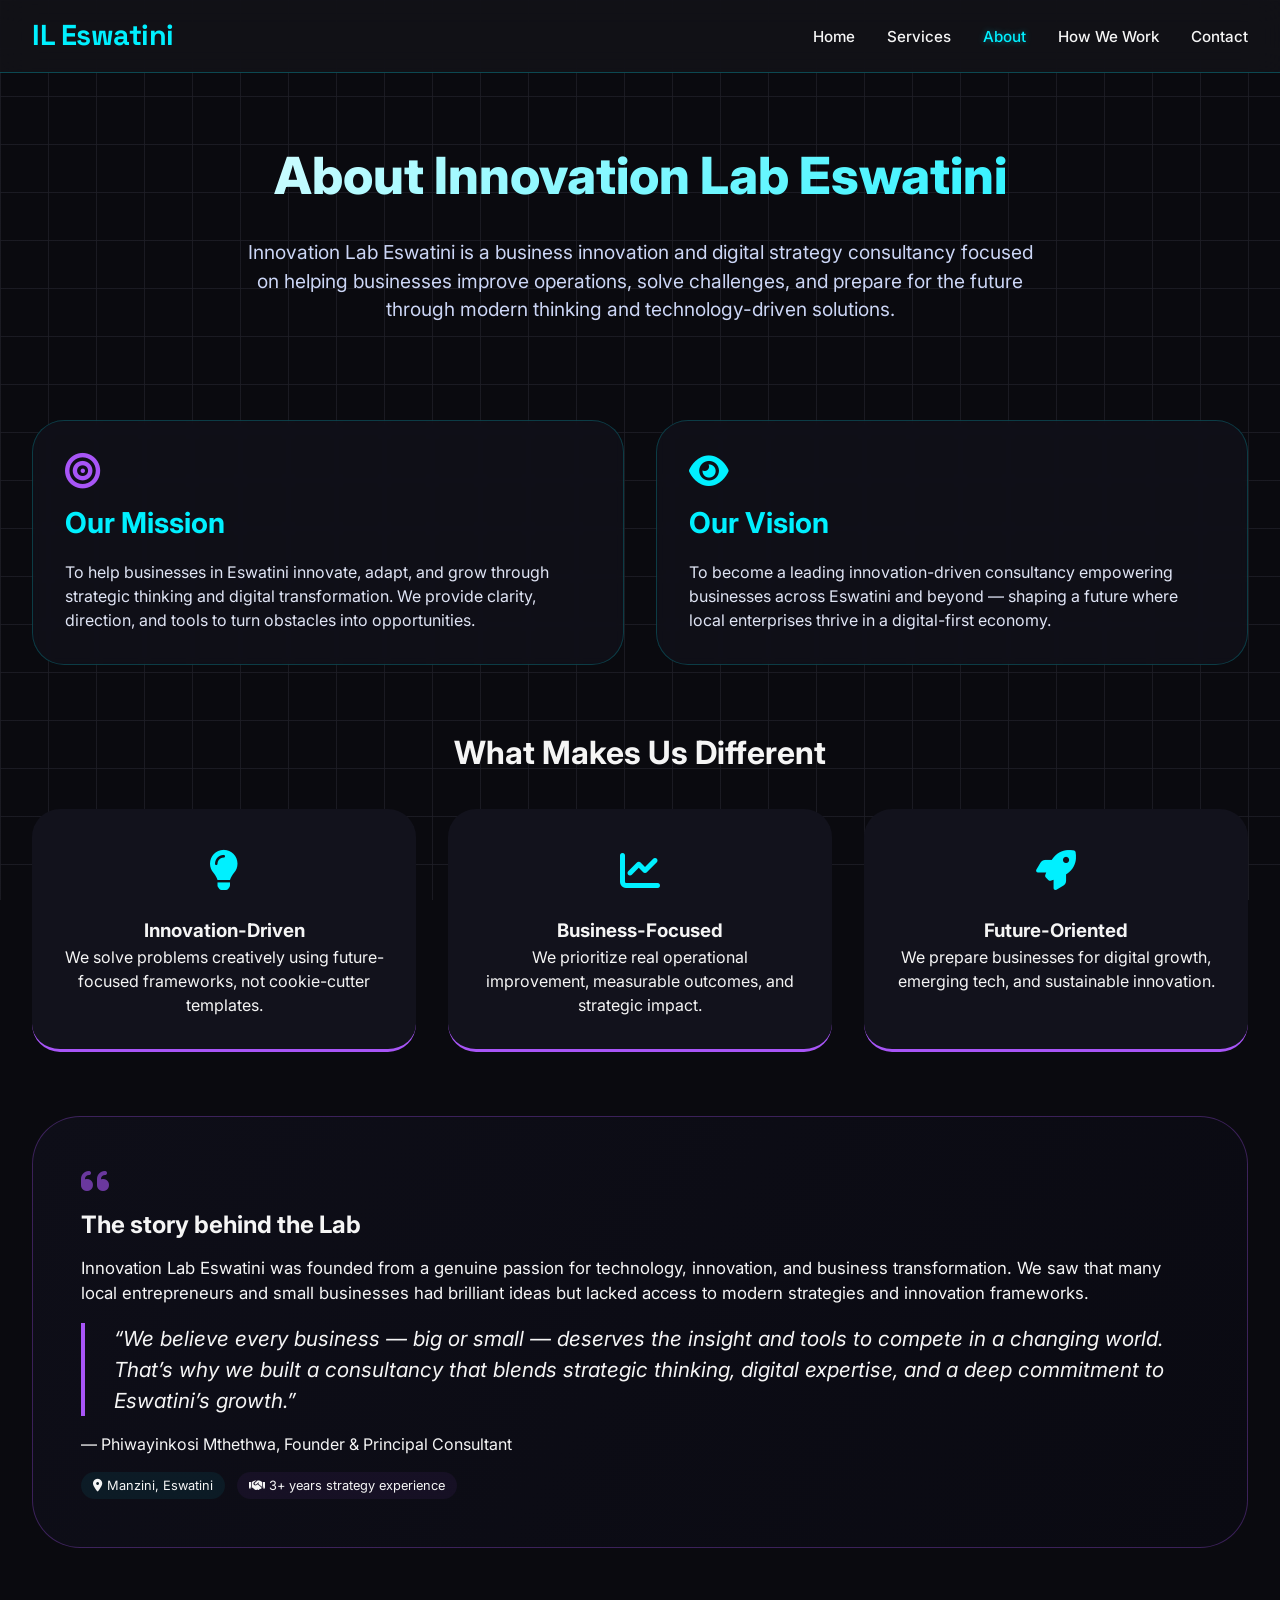
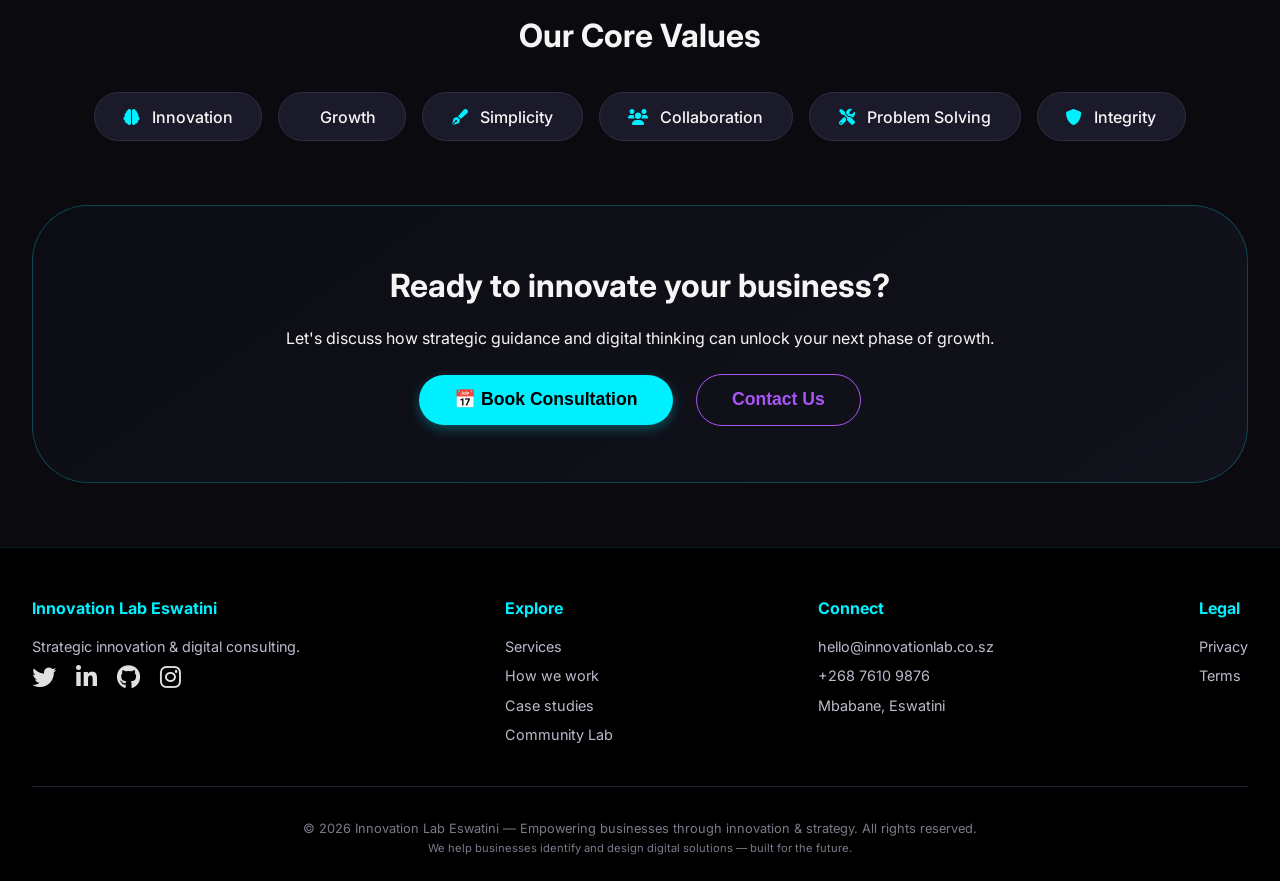
==== about.html @ 38f3ae0a "first commit" ====
<!DOCTYPE html>
<html lang="en">
<head>
  <meta charset="UTF-8">
  <meta name="viewport" content="width=device-width, initial-scale=1.0, viewport-fit=cover">
  <title>Innovation Lab Eswatini | About – Strategy & Digital Innovation Consulting</title>
  <link href="https://fonts.googleapis.com/css2?family=Inter:opsz,wght@14..32,300;400;500;600;700;800&family=Space+Grotesk:wght@400;500;600;700&display=swap" rel="stylesheet">
  <link rel="stylesheet" href="https://cdnjs.cloudflare.com/ajax/libs/font-awesome/6.0.0-beta3/css/all.min.css">
  <link rel="stylesheet" href="about.css">
  <script scr="about.js" defer></script>
</head>
<body>

<nav class="navbar">
  <div class="nav-container" id="navContainer">
    <a href="#" class="logo">IL Eswatini</a>
    <div class="mobile-menu" id="mobileMenuBtn">
      <i class="fas fa-bars"></i>
    </div>
    <ul class="nav-links" id="navLinks">
      <li><a href="index.html">Home</a></li>
      <li><a href="services.html">Services</a></li>
      <li><a href="about.html" class="active">About</a></li>
      <li><a href="functionality.html">How We Work</a></li>
      <li><a href="contact.html">Contact</a></li>
    </ul>
  </div>
</nav>

<main class="container">

  <div class="page-header">
    <h1>About Innovation Lab Eswatini</h1>
    <div class="intro-text">
      Innovation Lab Eswatini is a business innovation and digital strategy consultancy focused on helping businesses improve operations, solve challenges, and prepare for the future through modern thinking and technology-driven solutions.
    </div>
  </div>

  <div class="mv-row">
    <div class="mv-card">
      <i class="fas fa-bullseye" style="font-size: 2.2rem; color:#A855F7; margin-bottom: 0.8rem; display: inline-block;"></i>
      <h3>Our Mission</h3>
      <p style="color:#E0E5F5;">To help businesses in Eswatini innovate, adapt, and grow through strategic thinking and digital transformation. We provide clarity, direction, and tools to turn obstacles into opportunities.</p>
    </div>
    <div class="mv-card">
      <i class="fas fa-eye" style="font-size: 2.2rem; color:#00F0FF; margin-bottom: 0.8rem;"></i>
      <h3>Our Vision</h3>
      <p style="color:#E0E5F5;">To become a leading innovation-driven consultancy empowering businesses across Eswatini and beyond — shaping a future where local enterprises thrive in a digital-first economy.</p>
    </div>
  </div>

  <div class="differentiators">
    <h2 style="text-align: center; font-size: 2rem;">What Makes Us Different</h2>
    <div class="diff-grid">
      <div class="diff-card">
        <div class="diff-icon"><i class="fas fa-lightbulb"></i></div>
        <h3>Innovation-Driven</h3>
        <p>We solve problems creatively using future-focused frameworks, not cookie-cutter templates.</p>
      </div>
      <div class="diff-card">
        <div class="diff-icon"><i class="fas fa-chart-line"></i></div>
        <h3>Business-Focused</h3>
        <p>We prioritize real operational improvement, measurable outcomes, and strategic impact.</p>
      </div>
      <div class="diff-card">
        <div class="diff-icon"><i class="fas fa-rocket"></i></div>
        <h3>Future-Oriented</h3>
        <p>We prepare businesses for digital growth, emerging tech, and sustainable innovation.</p>
      </div>
    </div>
  </div>

  <div class="founder-story">
    <i class="fas fa-quote-left" style="font-size: 2rem; color: #A855F7; opacity: 0.6;"></i>
    <h2 style="margin: 0.5rem 0 0.8rem;">The story behind the Lab</h2>
    <p style="font-size: 1.05rem; margin-bottom: 1rem;">Innovation Lab Eswatini was founded from a genuine passion for technology, innovation, and business transformation. We saw that many local entrepreneurs and small businesses had brilliant ideas but lacked access to modern strategies and innovation frameworks. </p>
    <div class="founder-quote">
      “We believe every business — big or small — deserves the insight and tools to compete in a changing world. That’s why we built a consultancy that blends strategic thinking, digital expertise, and a deep commitment to Eswatini’s growth.”
    </div>
    <p style="margin-top: 1rem;">— Phiwayinkosi Mthethwa, Founder & Principal Consultant</p>
    <div style="margin-top: 1rem; display: flex; gap: 12px; flex-wrap: wrap;">
      <span style="background:#00F0FF10; padding:4px 12px; border-radius:40px; font-size:0.8rem;"><i class="fas fa-map-marker-alt"></i> Manzini, Eswatini</span>
      <span style="background:#A855F710; padding:4px 12px; border-radius:40px; font-size:0.8rem;"><i class="fas fa-handshake"></i> 3+ years strategy experience</span>
    </div>
  </div>

  <div style="margin: 4rem 0;">
    <h2 style="text-align: center; font-size: 2rem;">Our Core Values</h2>
    <div class="values-list">
      <span class="value-badge"><i class="fas fa-brain"></i> Innovation</span>
      <span class="value-badge"><i class="fas fa-chart-simple"></i> Growth</span>
      <span class="value-badge"><i class="fas fa-pen-fancy"></i> Simplicity</span>
      <span class="value-badge"><i class="fas fa-users"></i> Collaboration</span>
      <span class="value-badge"><i class="fas fa-screwdriver-wrench"></i> Problem Solving</span>
      <span class="value-badge"><i class="fas fa-shield-alt"></i> Integrity</span>
    </div>
  </div>

  <div class="cta-section">
    <h2 style="font-size: 2rem;">Ready to innovate your business?</h2>
    <p style="margin: 1rem 0 1.5rem;">Let's discuss how strategic guidance and digital thinking can unlock your next phase of growth.</p>
    <div>
      <button class="btn-primary" id="bookConsultBtn">📅 Book Consultation</button>
      <button class="btn-secondary" id="contactBtn">Contact Us</button>
    </div>
  </div>
</main>

<footer>
  <div class="footer-grid">
    <div class="footer-col">
      <h4>Innovation Lab Eswatini</h4>
      <p>Strategic innovation & digital consulting.</p>
      <div class="social-icons">
        <i class="fab fa-twitter"></i>
        <i class="fab fa-linkedin-in"></i>
        <i class="fab fa-github"></i>
        <i class="fab fa-instagram"></i>
      </div>
    </div>
    <div class="footer-col">
      <h4>Explore</h4>
      <a href="#">Services</a>
      <a href="#">How we work</a>
      <a href="#">Case studies</a>
      <a href="#">Community Lab</a>
    </div>
    <div class="footer-col">
      <h4>Connect</h4>
      <a href="#">hello@innovationlab.co.sz</a>
      <a href="#">+268 7610 9876</a>
      <a href="#">Mbabane, Eswatini</a>
    </div>
    <div class="footer-col">
      <h4>Legal</h4>
      <a href="#">Privacy</a>
      <a href="#">Terms</a>
    </div>
  </div>
  <div class="copyright">
    © 2026 Innovation Lab Eswatini — Empowering businesses through innovation & strategy. All rights reserved.<br>
    <span style="font-size:0.7rem;">We help businesses identify and design digital solutions — built for the future.</span>
  </div>
</footer>

</body>
</html>
---- about.css ----
* {
      margin: 0;
      padding: 0;
      box-sizing: border-box;
    }

    body {
      background-color: #0A0A0F;
      font-family: 'Inter', 'Space Grotesk', sans-serif;
      color: #F5F5F5;
      line-height: 1.5;
      scroll-behavior: smooth;
      background-image: 
        linear-gradient(rgba(30,30,38,0.85) 1px, transparent 1px),
        linear-gradient(90deg, rgba(30,30,38,0.85) 1px, transparent 1px);
      background-size: 48px 48px;
      background-attachment: fixed;
    }

    .container {
      max-width: 1400px;
      margin: 0 auto;
      padding: 0 2rem;
    }

    /* ---- Navigation (consistent brand) ---- */
    .navbar {
      position: sticky;
      top: 0;
      z-index: 100;
      background: rgba(18, 18, 24, 0.9);
      backdrop-filter: blur(16px);
      border-bottom: 1px solid rgba(0, 240, 255, 0.25);
      padding: 0.9rem 0;
    }

    .nav-container {
      max-width: 1400px;
      margin: 0 auto;
      padding: 0 2rem;
      display: flex;
      align-items: center;
      justify-content: space-between;
      flex-wrap: wrap;
    }

    .logo {
      font-size: 1.8rem;
      font-weight: 800;
      color: #00F0FF;
      letter-spacing: -0.5px;
      text-decoration: none;
      font-family: 'Space Grotesk', monospace;
    }

    .nav-links {
      display: flex;
      gap: 2rem;
      align-items: center;
      list-style: none;
    }

    .nav-links a {
      text-decoration: none;
      color: #F5F5F5;
      font-weight: 500;
      transition: 0.25s;
      font-size: 0.95rem;
    }

    .nav-links a:hover, .nav-links a.active {
      color: #00F0FF;
      text-shadow: 0 0 6px rgba(0,240,255,0.4);
    }

    .cta-nav {
      border: 1.5px solid #00F0FF;
      background: transparent;
      padding: 0.5rem 1.4rem;
      border-radius: 40px;
      color: #00F0FF;
      font-weight: 600;
      transition: 0.25s;
    }

    .cta-nav:hover {
      background: #A855F7;
      border-color: #A855F7;
      color: #000;
      box-shadow: 0 0 14px #A855F7;
    }

    .mobile-menu {
      display: none;
      font-size: 1.8rem;
      color: #00F0FF;
      cursor: pointer;
    }

    /* page header */
    .page-header {
      padding: 4rem 0 1.5rem;
      text-align: center;
    }

    .page-header h1 {
      font-size: 3.2rem;
      font-weight: 800;
      background: linear-gradient(135deg, #FFFFFF, #00F0FF);
      -webkit-background-clip: text;
      background-clip: text;
      color: transparent;
      margin-bottom: 1rem;
    }

    .intro-text {
      max-width: 800px;
      margin: 1.5rem auto;
      font-size: 1.2rem;
      color: #CCD6F6;
      line-height: 1.5;
    }

    /* mission + vision row */
    .mv-row {
      display: flex;
      flex-wrap: wrap;
      gap: 2rem;
      margin: 3rem 0;
    }
    .mv-card {
      flex: 1;
      background: rgba(18, 18, 28, 0.7);
      backdrop-filter: blur(4px);
      border-radius: 32px;
      padding: 2rem;
      border: 1px solid rgba(0,240,255,0.2);
      transition: 0.2s;
    }
    .mv-card h3 {
      font-size: 1.8rem;
      margin-bottom: 1rem;
      color: #00F0FF;
    }

    /* differentiators */
    .differentiators {
      margin: 4rem 0;
    }
    .diff-grid {
      display: flex;
      flex-wrap: wrap;
      gap: 2rem;
      margin-top: 2rem;
    }
    .diff-card {
      background: #12121C;
      border-radius: 28px;
      padding: 2rem;
      text-align: center;
      flex: 1;
      min-width: 220px;
      border-bottom: 3px solid #A855F7;
    }
    .diff-icon {
      font-size: 2.5rem;
      color: #00F0FF;
      margin-bottom: 1rem;
    }

    /* founder story */
    .founder-story {
      background: linear-gradient(125deg, #0E0E18, #0A0A12);
      border-radius: 48px;
      padding: 3rem;
      margin: 3rem 0;
      border: 1px solid rgba(168,85,247,0.3);
    }
    .founder-quote {
      font-size: 1.3rem;
      font-style: italic;
      border-left: 4px solid #A855F7;
      padding-left: 1.8rem;
      margin: 1rem 0;
    }

    /* core values */
    .values-list {
      display: flex;
      flex-wrap: wrap;
      gap: 1rem;
      justify-content: center;
      margin: 2rem 0;
    }
    .value-badge {
      background: #1A1A2A;
      padding: 0.7rem 1.8rem;
      border-radius: 60px;
      font-weight: 500;
      font-size: 1rem;
      border: 1px solid #2F2F44;
      transition: 0.2s;
    }
    .value-badge i {
      margin-right: 8px;
      color: #00F0FF;
    }
    .value-badge:hover {
      border-color: #00F0FF;
      transform: scale(1.02);
    }

    /* industries */
    .industries {
      margin: 4rem 0;
    }
    .ind-badge {
      background: #13131E;
      padding: 0.6rem 1.5rem;
      border-radius: 60px;
      display: inline-block;
      margin: 0.4rem;
      font-weight: 500;
      border: 1px solid #2C2C44;
    }

    /* CTA */
    .cta-section {
      text-align: center;
      background: linear-gradient(145deg, #0C0C14, #12121C);
      border-radius: 56px;
      padding: 3.5rem 2rem;
      margin: 3rem 0;
      border: 1px solid rgba(0,240,255,0.25);
    }
    .btn-primary {
      background: #00F0FF;
      color: #000;
      border: none;
      padding: 0.9rem 2.2rem;
      font-size: 1.1rem;
      font-weight: 700;
      border-radius: 60px;
      cursor: pointer;
      transition: 0.2s;
      margin: 0 0.6rem;
      box-shadow: 0 4px 12px rgba(0,240,255,0.3);
    }
    .btn-secondary {
      background: transparent;
      border: 1.5px solid #A855F7;
      color: #A855F7;
      padding: 0.9rem 2.2rem;
      font-size: 1.1rem;
      font-weight: 600;
      border-radius: 60px;
      cursor: pointer;
      transition: 0.2s;
      margin: 0 0.6rem;
    }
    .btn-primary:hover {
      background: #A855F7;
      box-shadow: 0 0 18px #A855F7;
      transform: scale(1.02);
    }
    .btn-secondary:hover {
      background: rgba(168,85,247,0.15);
      border-color: #00F0FF;
      color: #00F0FF;
    }

    /* footer */
    footer {
      background: #000000;
      padding: 3rem 2rem 1.5rem;
      margin-top: 4rem;
      border-top: 1px solid #00F0FF20;
    }
    .footer-grid {
      display: flex;
      flex-wrap: wrap;
      justify-content: space-between;
      gap: 2.5rem;
      max-width: 1400px;
      margin: 0 auto;
    }
    .footer-col h4 {
      color: #00F0FF;
      margin-bottom: 1rem;
    }
    .footer-col a, .footer-col p {
      color: #BBBBCC;
      text-decoration: none;
      display: block;
      margin: 0.5rem 0;
      font-size: 0.9rem;
    }
    .social-icons i {
      font-size: 1.5rem;
      margin-right: 1rem;
      color: #E0E0E0;
      transition: 0.2s;
    }
    .social-icons i:hover {
      color: #00F0FF;
    }
    .copyright {
      text-align: center;
      padding-top: 2rem;
      color: #7A7A8A;
      font-size: 0.8rem;
      border-top: 1px solid #1F1F2F;
      margin-top: 2rem;
    }

    @media (max-width: 800px) {
      .nav-links {
        display: none;
      }
      .mobile-menu {
        display: block;
      }
      .nav-container.responsive .nav-links {
        display: flex;
        flex-direction: column;
        width: 100%;
        background: #0F0F17;
        padding: 1rem;
        border-radius: 24px;
        margin-top: 1rem;
      }
      .page-header h1 {
        font-size: 2.4rem;
      }
      .founder-story {
        padding: 1.8rem;
      }
    }
    hr {
      border-color: #2a2a35;
      margin: 1rem 0;
    }
    .glow {
      text-shadow: 0 0 4px rgba(0,240,255,0.3);
    }
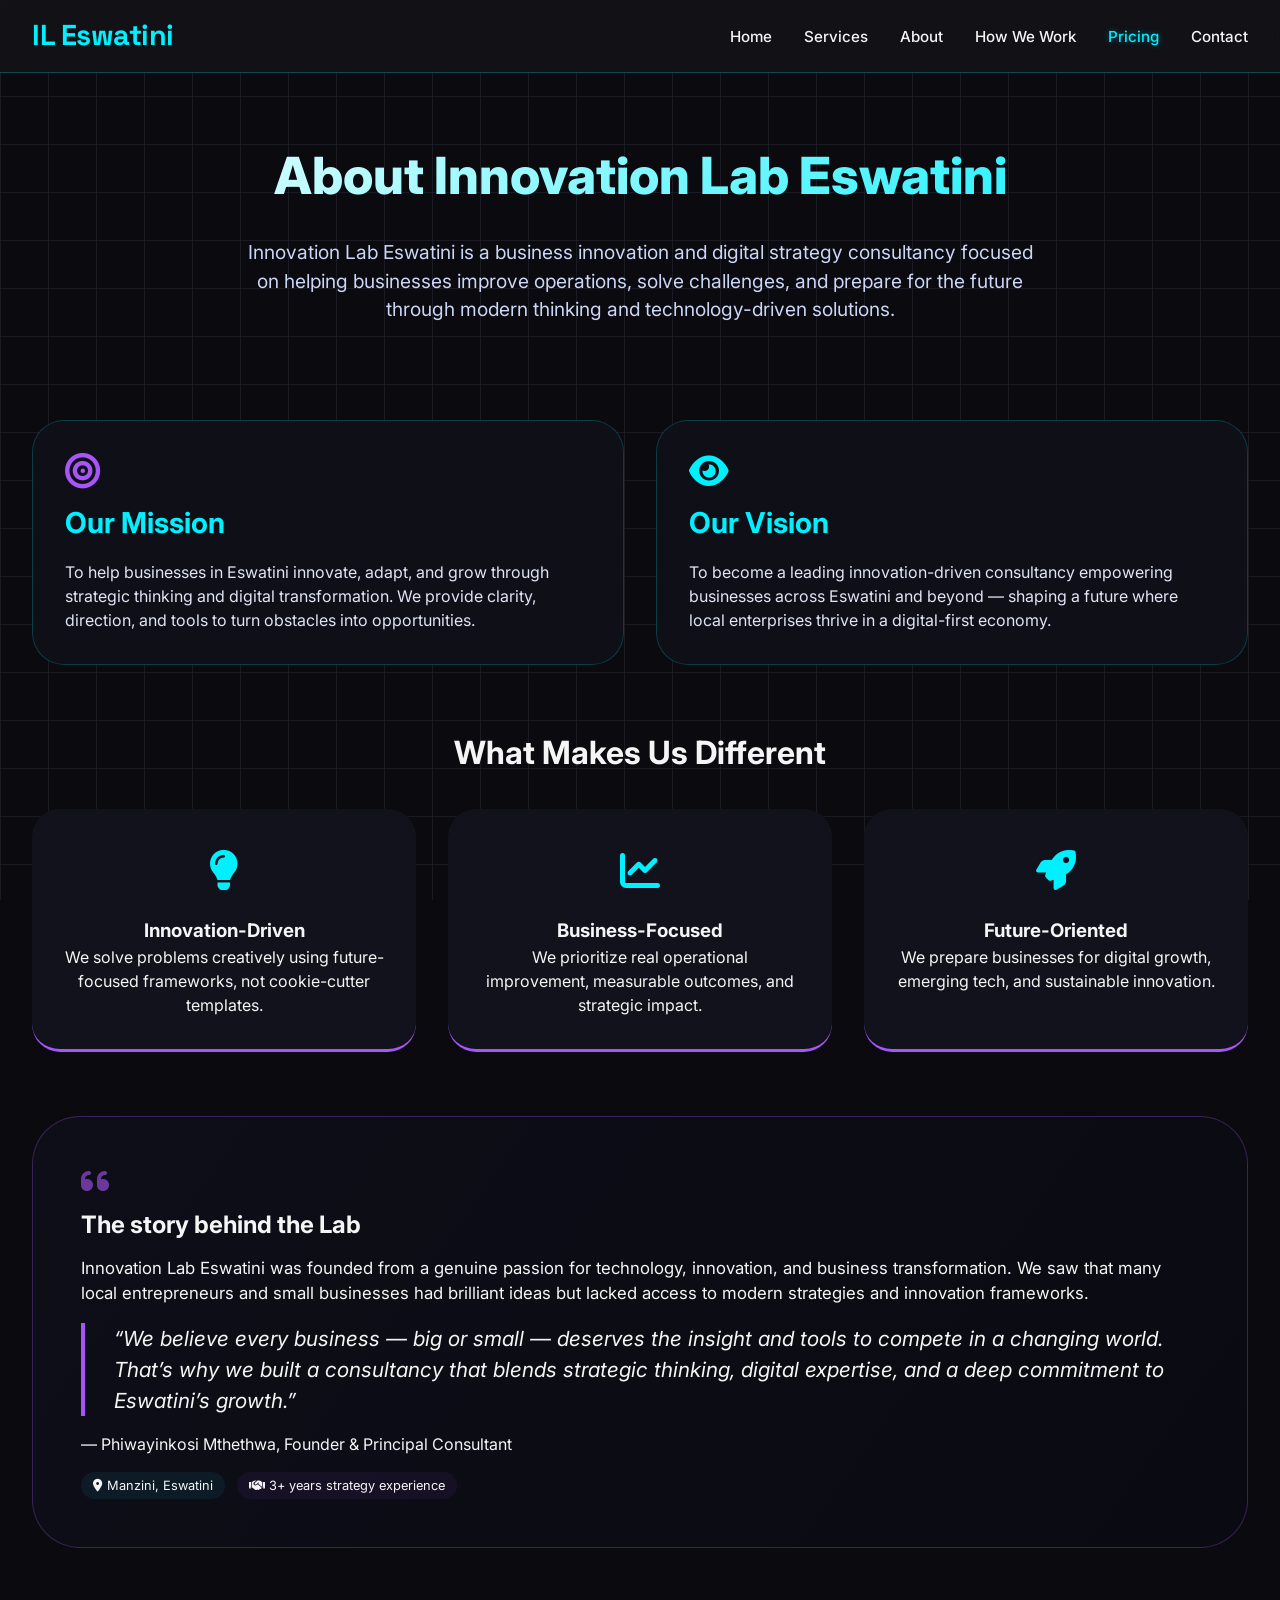
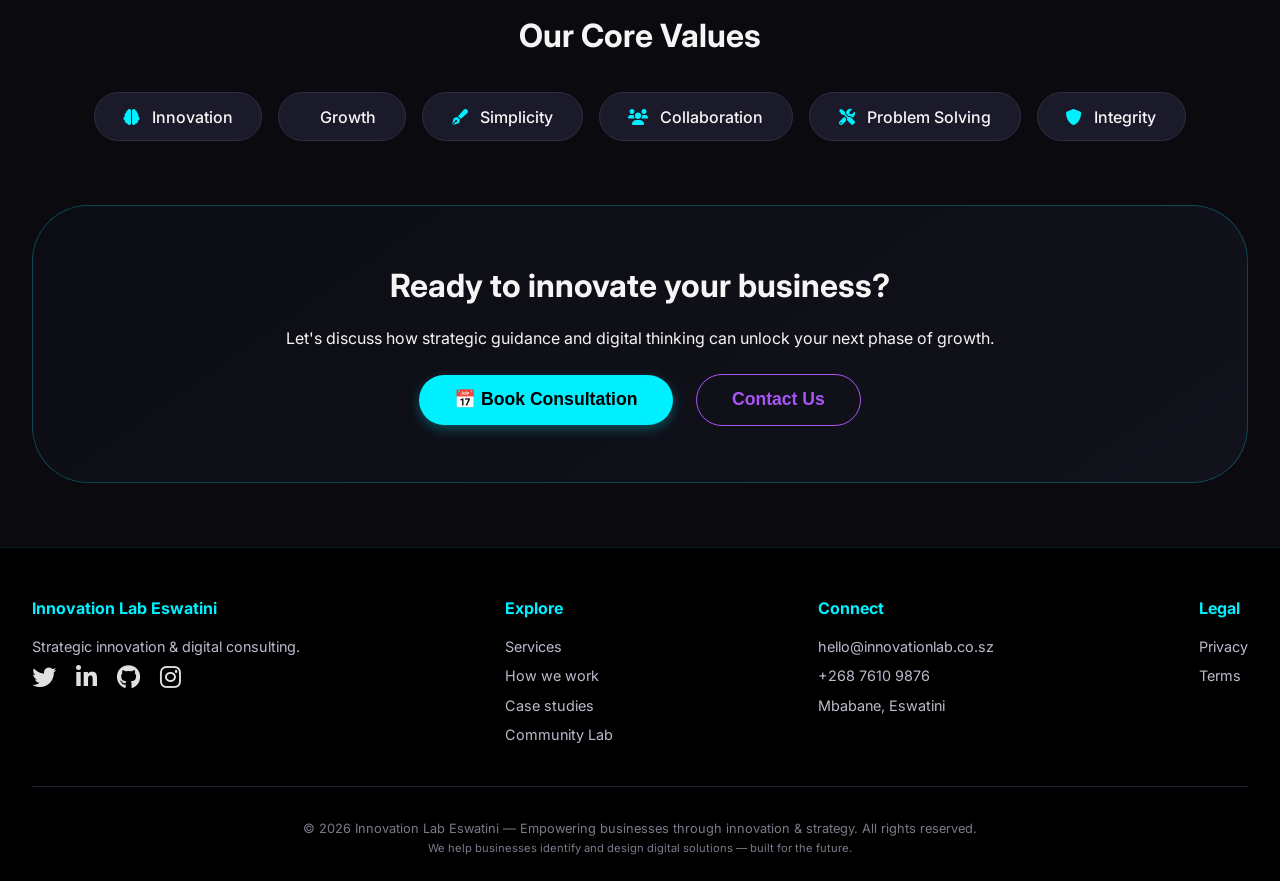
==== commit a7796946: "Added new files" ====
--- a/about.html
+++ b/about.html
@@ -20,8 +20,9 @@
     <ul class="nav-links" id="navLinks">
       <li><a href="index.html">Home</a></li>
       <li><a href="services.html">Services</a></li>
-      <li><a href="about.html" class="active">About</a></li>
+      <li><a href="about.html">About</a></li>
       <li><a href="functionality.html">How We Work</a></li>
+      <li><a href="pricing.html" class="active">Pricing</a></li>
       <li><a href="contact.html">Contact</a></li>
     </ul>
   </div>
